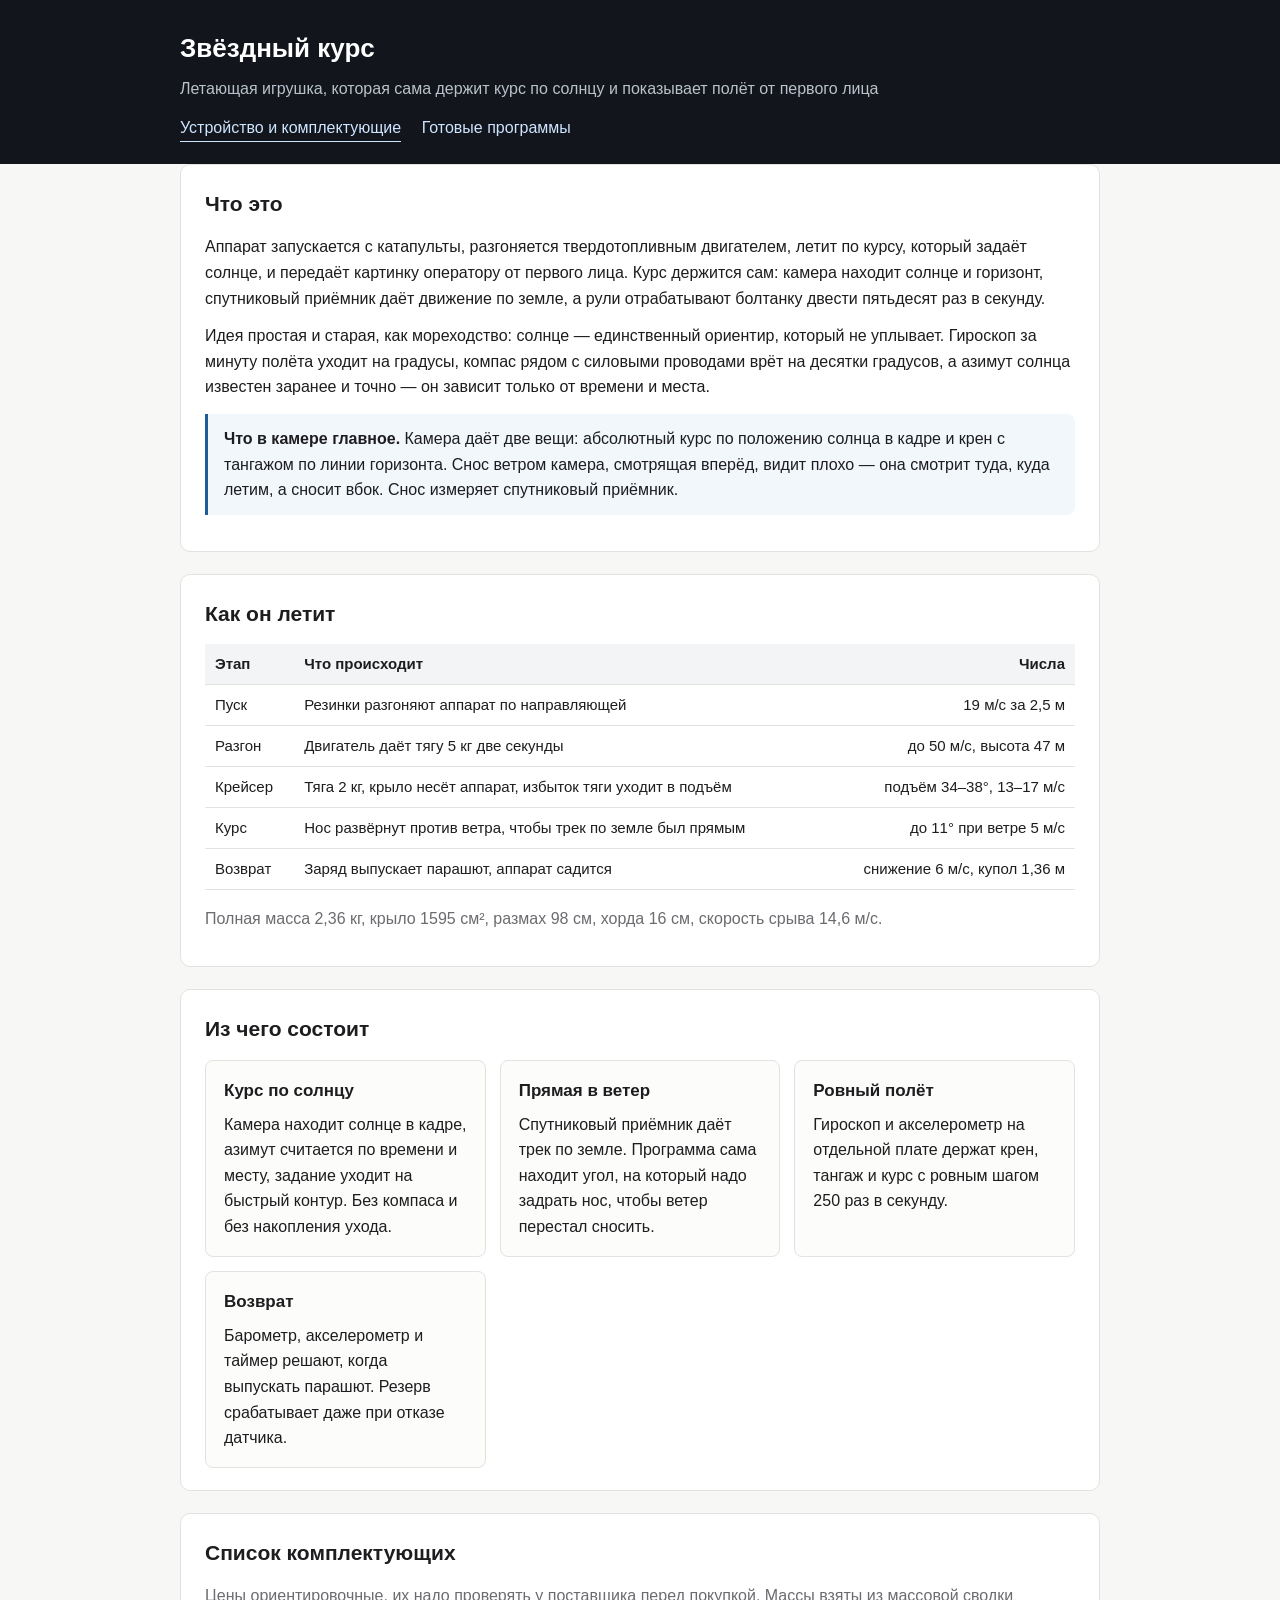
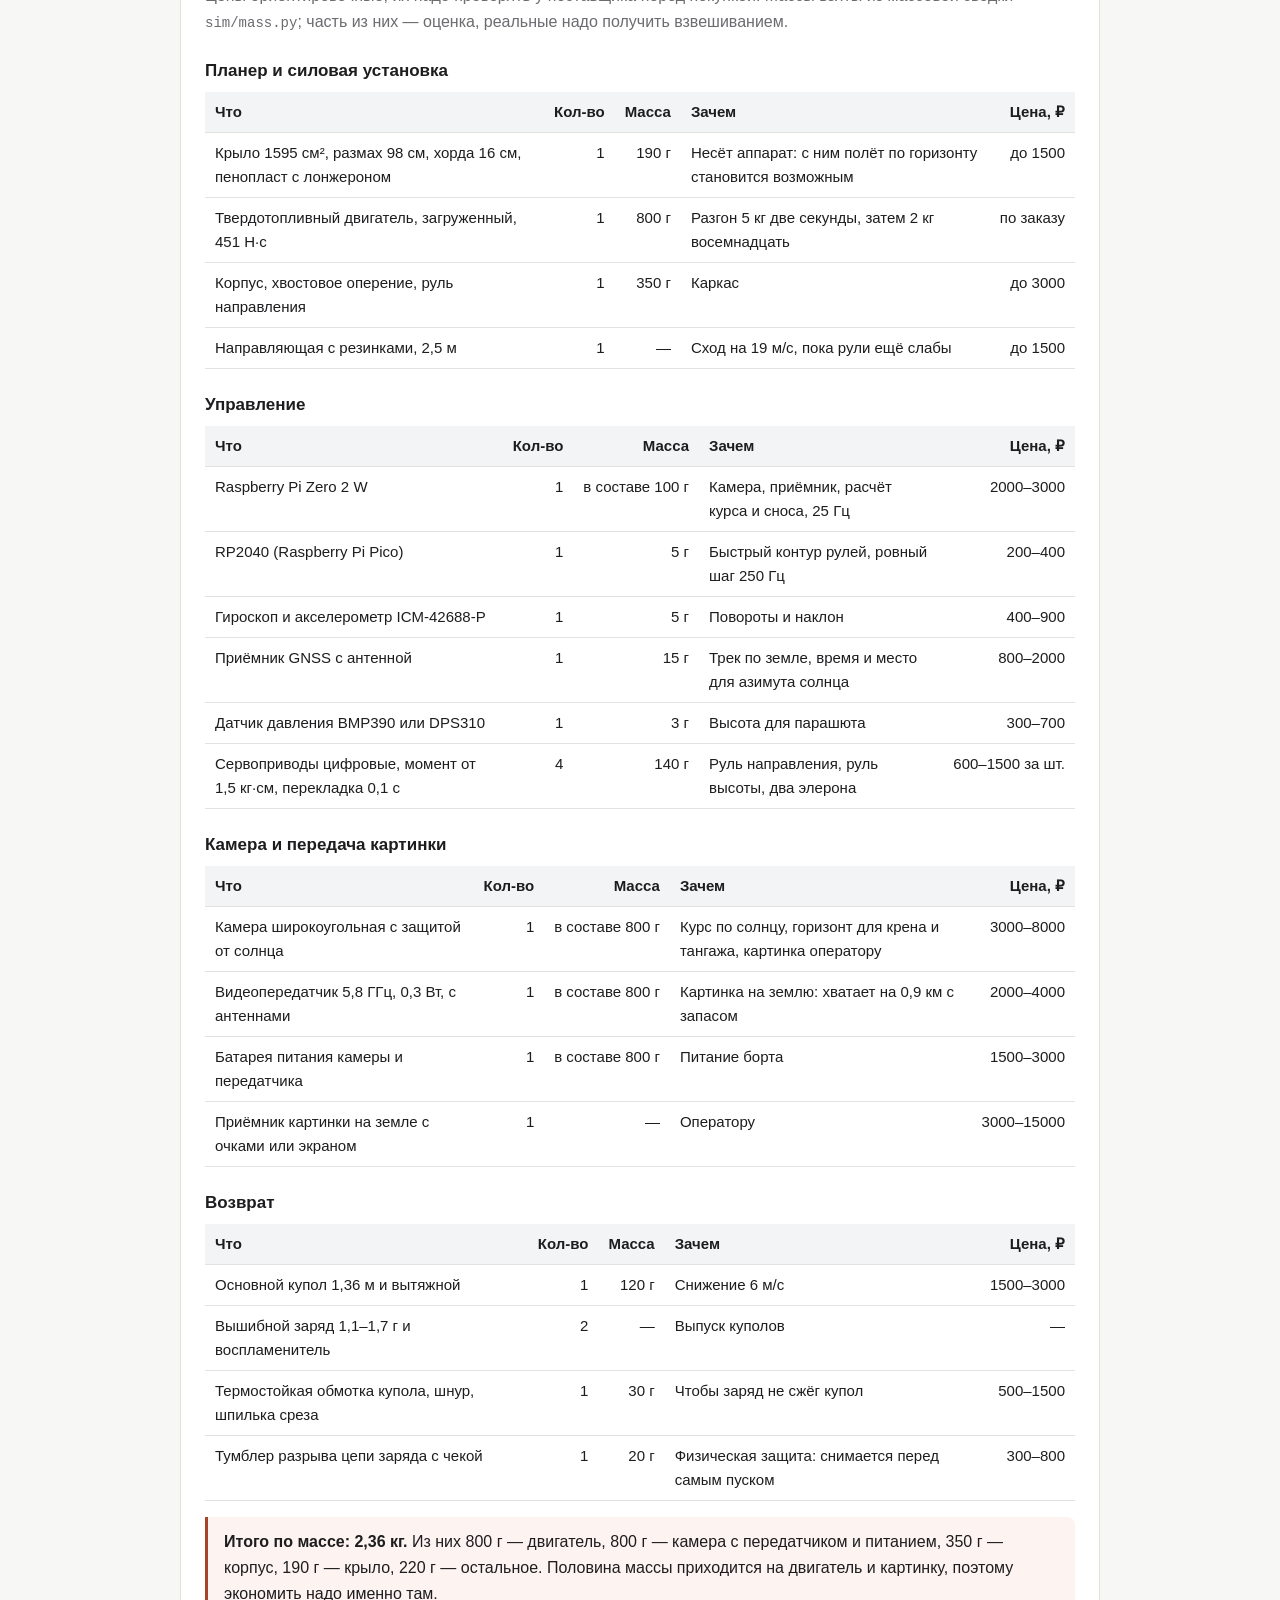
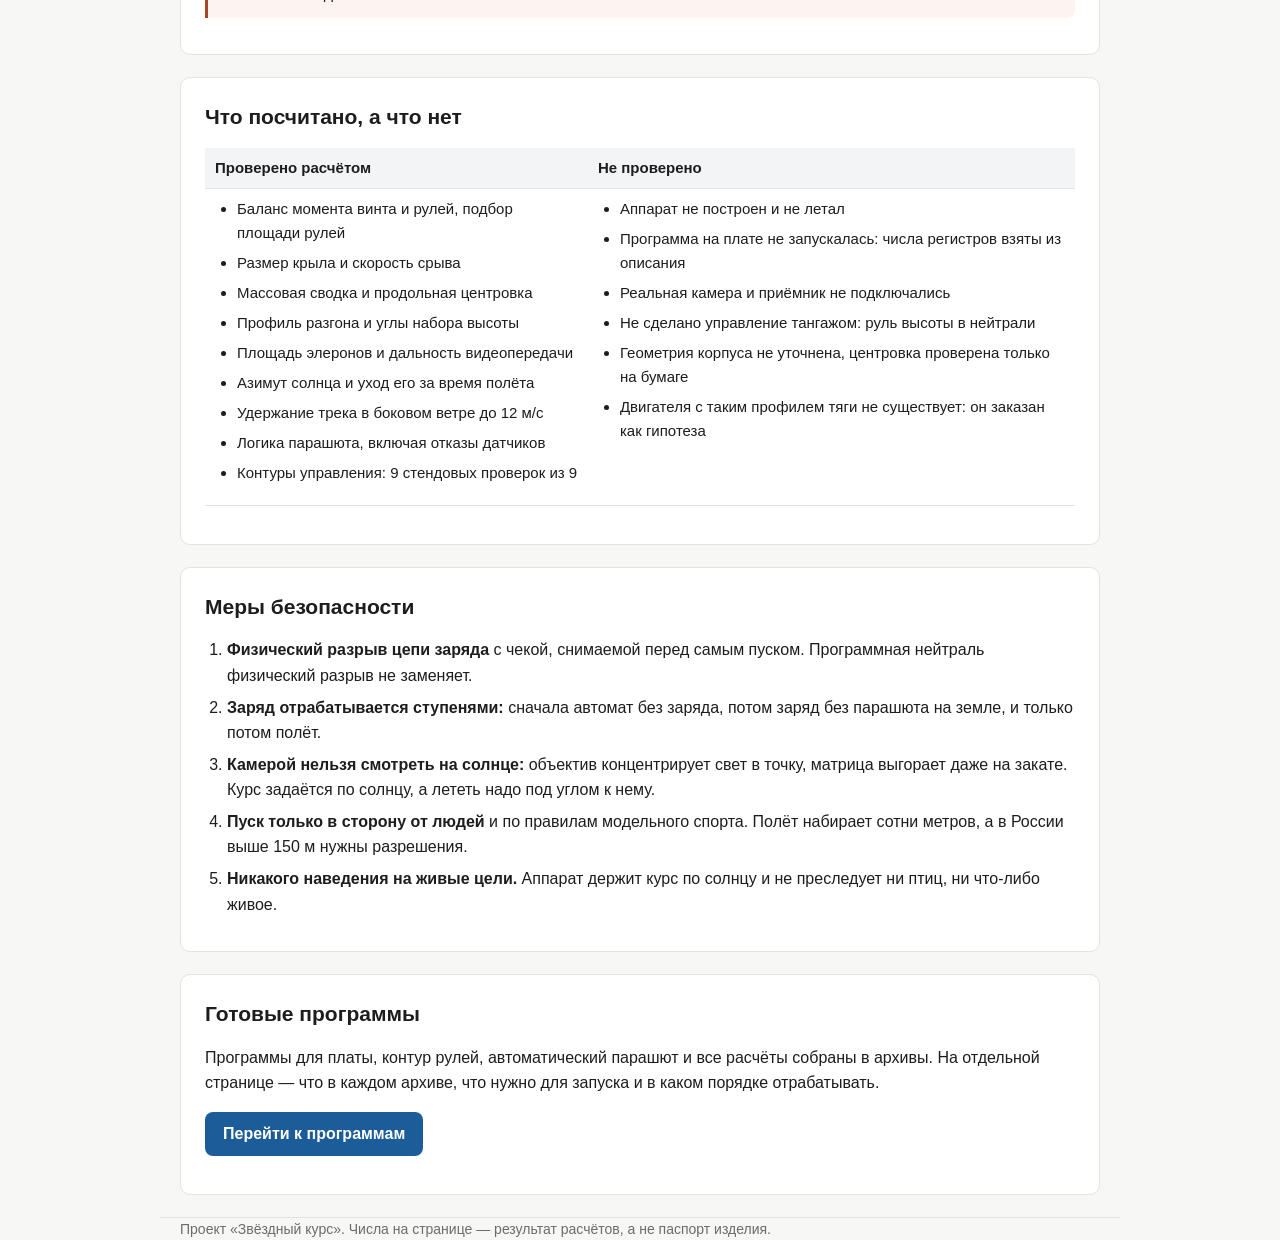
==== docs/index.html @ 31e803a2 "Игрушка «Звёздный курс»: программы для Pi и RP2040, парашют, расчёты, страницы" ====
<!DOCTYPE html>
<html lang="ru">
<head>
<meta charset="utf-8">
<meta name="viewport" content="width=device-width, initial-scale=1">
<title>Звёздный курс — устройство</title>
<link rel="stylesheet" href="style.css">
</head>
<body>

<header>
  <div class="wrap">
    <h1>Звёздный курс</h1>
    <p>Летающая игрушка, которая сама держит курс по солнцу и показывает полёт от первого лица</p>
    <nav>
      <a class="on" href="index.html">Устройство и комплектующие</a>
      <a href="programs.html">Готовые программы</a>
    </nav>
  </div>
</header>

<main class="wrap">

<section>
  <h2>Что это</h2>
  <p>
    Аппарат запускается с катапульты, разгоняется твердотопливным двигателем, летит
    по курсу, который задаёт солнце, и передаёт картинку оператору от первого лица.
    Курс держится сам: камера находит солнце и горизонт, спутниковый приёмник даёт
    движение по земле, а рули отрабатывают болтанку двести пятьдесят раз в секунду.
  </p>
  <p>
    Идея простая и старая, как мореходство: солнце — единственный ориентир, который
    не уплывает. Гироскоп за минуту полёта уходит на градусы, компас рядом с силовыми
    проводами врёт на десятки градусов, а азимут солнца известен заранее и точно —
    он зависит только от времени и места.
  </p>
  <div class="note">
    <strong>Что в камере главное.</strong> Камера даёт две вещи: абсолютный курс
    по положению солнца в кадре и крен с тангажом по линии горизонта. Снос ветром
    камера, смотрящая вперёд, видит плохо — она смотрит туда, куда летим, а сносит
    вбок. Снос измеряет спутниковый приёмник.
  </div>
</section>

<section>
  <h2>Как он летит</h2>
  <table>
    <tr><th>Этап</th><th>Что происходит</th><th class="num">Числа</th></tr>
    <tr>
      <td>Пуск</td>
      <td>Резинки разгоняют аппарат по направляющей</td>
      <td class="num">19 м/с за 2,5 м</td>
    </tr>
    <tr>
      <td>Разгон</td>
      <td>Двигатель даёт тягу 5 кг две секунды</td>
      <td class="num">до 50 м/с, высота 47 м</td>
    </tr>
    <tr>
      <td>Крейсер</td>
      <td>Тяга 2 кг, крыло несёт аппарат, избыток тяги уходит в подъём</td>
      <td class="num">подъём 34–38°, 13–17 м/с</td>
    </tr>
    <tr>
      <td>Курс</td>
      <td>Нос развёрнут против ветра, чтобы трек по земле был прямым</td>
      <td class="num">до 11° при ветре 5 м/с</td>
    </tr>
    <tr>
      <td>Возврат</td>
      <td>Заряд выпускает парашют, аппарат садится</td>
      <td class="num">снижение 6 м/с, купол 1,36 м</td>
    </tr>
  </table>
  <p class="muted">
    Полная масса 2,36 кг, крыло 1595 см², размах 98 см, хорда 16 см,
    скорость срыва 14,6 м/с.
  </p>
</section>

<section>
  <h2>Из чего состоит</h2>
  <div class="cards">
    <div class="card">
      <h3>Курс по солнцу</h3>
      <p>Камера находит солнце в кадре, азимут считается по времени и месту,
      задание уходит на быстрый контур. Без компаса и без накопления ухода.</p>
    </div>
    <div class="card">
      <h3>Прямая в ветер</h3>
      <p>Спутниковый приёмник даёт трек по земле. Программа сама находит угол,
      на который надо задрать нос, чтобы ветер перестал сносить.</p>
    </div>
    <div class="card">
      <h3>Ровный полёт</h3>
      <p>Гироскоп и акселерометр на отдельной плате держат крен, тангаж и курс
      с ровным шагом 250 раз в секунду.</p>
    </div>
    <div class="card">
      <h3>Возврат</h3>
      <p>Барометр, акселерометр и таймер решают, когда выпускать парашют.
      Резерв срабатывает даже при отказе датчика.</p>
    </div>
  </div>
</section>

<section>
  <h2>Список комплектующих</h2>
  <p class="muted">
    Цены ориентировочные, их надо проверять у поставщика перед покупкой.
    Массы взяты из массовой сводки <code>sim/mass.py</code>; часть из них —
    оценка, реальные надо получить взвешиванием.
  </p>

  <h3>Планер и силовая установка</h3>
  <table>
    <tr><th>Что</th><th class="num">Кол-во</th><th class="num">Масса</th><th>Зачем</th><th class="num">Цена, ₽</th></tr>
    <tr><td>Крыло 1595 см², размах 98 см, хорда 16 см, пенопласт с лонжероном</td><td class="num">1</td><td class="num">190 г</td><td>Несёт аппарат: с ним полёт по горизонту становится возможным</td><td class="num">до 1500</td></tr>
    <tr><td>Твердотопливный двигатель, загруженный, 451 Н·с</td><td class="num">1</td><td class="num">800 г</td><td>Разгон 5 кг две секунды, затем 2 кг восемнадцать</td><td class="num">по заказу</td></tr>
    <tr><td>Корпус, хвостовое оперение, руль направления</td><td class="num">1</td><td class="num">350 г</td><td>Каркас</td><td class="num">до 3000</td></tr>
    <tr><td>Направляющая с резинками, 2,5 м</td><td class="num">1</td><td class="num">—</td><td>Сход на 19 м/с, пока рули ещё слабы</td><td class="num">до 1500</td></tr>
  </table>

  <h3>Управление</h3>
  <table>
    <tr><th>Что</th><th class="num">Кол-во</th><th class="num">Масса</th><th>Зачем</th><th class="num">Цена, ₽</th></tr>
    <tr><td>Raspberry Pi Zero 2 W</td><td class="num">1</td><td class="num">в составе 100 г</td><td>Камера, приёмник, расчёт курса и сноса, 25 Гц</td><td class="num">2000–3000</td></tr>
    <tr><td>RP2040 (Raspberry Pi Pico)</td><td class="num">1</td><td class="num">5 г</td><td>Быстрый контур рулей, ровный шаг 250 Гц</td><td class="num">200–400</td></tr>
    <tr><td>Гироскоп и акселерометр ICM-42688-P</td><td class="num">1</td><td class="num">5 г</td><td>Повороты и наклон</td><td class="num">400–900</td></tr>
    <tr><td>Приёмник GNSS с антенной</td><td class="num">1</td><td class="num">15 г</td><td>Трек по земле, время и место для азимута солнца</td><td class="num">800–2000</td></tr>
    <tr><td>Датчик давления BMP390 или DPS310</td><td class="num">1</td><td class="num">3 г</td><td>Высота для парашюта</td><td class="num">300–700</td></tr>
    <tr><td>Сервоприводы цифровые, момент от 1,5 кг·см, перекладка 0,1 с</td><td class="num">4</td><td class="num">140 г</td><td>Руль направления, руль высоты, два элерона</td><td class="num">600–1500 за шт.</td></tr>
  </table>

  <h3>Камера и передача картинки</h3>
  <table>
    <tr><th>Что</th><th class="num">Кол-во</th><th class="num">Масса</th><th>Зачем</th><th class="num">Цена, ₽</th></tr>
    <tr><td>Камера широкоугольная с защитой от солнца</td><td class="num">1</td><td class="num">в составе 800 г</td><td>Курс по солнцу, горизонт для крена и тангажа, картинка оператору</td><td class="num">3000–8000</td></tr>
    <tr><td>Видеопередатчик 5,8 ГГц, 0,3 Вт, с антеннами</td><td class="num">1</td><td class="num">в составе 800 г</td><td>Картинка на землю: хватает на 0,9 км с запасом</td><td class="num">2000–4000</td></tr>
    <tr><td>Батарея питания камеры и передатчика</td><td class="num">1</td><td class="num">в составе 800 г</td><td>Питание борта</td><td class="num">1500–3000</td></tr>
    <tr><td>Приёмник картинки на земле с очками или экраном</td><td class="num">1</td><td class="num">—</td><td>Оператору</td><td class="num">3000–15000</td></tr>
  </table>

  <h3>Возврат</h3>
  <table>
    <tr><th>Что</th><th class="num">Кол-во</th><th class="num">Масса</th><th>Зачем</th><th class="num">Цена, ₽</th></tr>
    <tr><td>Основной купол 1,36 м и вытяжной</td><td class="num">1</td><td class="num">120 г</td><td>Снижение 6 м/с</td><td class="num">1500–3000</td></tr>
    <tr><td>Вышибной заряд 1,1–1,7 г и воспламенитель</td><td class="num">2</td><td class="num">—</td><td>Выпуск куполов</td><td class="num">—</td></tr>
    <tr><td>Термостойкая обмотка купола, шнур, шпилька среза</td><td class="num">1</td><td class="num">30 г</td><td>Чтобы заряд не сжёг купол</td><td class="num">500–1500</td></tr>
    <tr><td>Тумблер разрыва цепи заряда с чекой</td><td class="num">1</td><td class="num">20 г</td><td>Физическая защита: снимается перед самым пуском</td><td class="num">300–800</td></tr>
  </table>

  <div class="warn">
    <strong>Итого по массе: 2,36 кг.</strong> Из них 800 г — двигатель, 800 г —
    камера с передатчиком и питанием, 350 г — корпус, 190 г — крыло, 220 г —
    остальное. Половина массы приходится на двигатель и картинку, поэтому
    экономить надо именно там.
  </div>
</section>

<section>
  <h2>Что посчитано, а что нет</h2>
  <table>
    <tr><th>Проверено расчётом</th><th>Не проверено</th></tr>
    <tr>
      <td>
        <ul>
          <li>Баланс момента винта и рулей, подбор площади рулей</li>
          <li>Размер крыла и скорость срыва</li>
          <li>Массовая сводка и продольная центровка</li>
          <li>Профиль разгона и углы набора высоты</li>
          <li>Площадь элеронов и дальность видеопередачи</li>
          <li>Азимут солнца и уход его за время полёта</li>
          <li>Удержание трека в боковом ветре до 12 м/с</li>
          <li>Логика парашюта, включая отказы датчиков</li>
          <li>Контуры управления: 9 стендовых проверок из 9</li>
        </ul>
      </td>
      <td>
        <ul>
          <li>Аппарат не построен и не летал</li>
          <li>Программа на плате не запускалась: числа регистров взяты из описания</li>
          <li>Реальная камера и приёмник не подключались</li>
          <li>Не сделано управление тангажом: руль высоты в нейтрали</li>
          <li>Геометрия корпуса не уточнена, центровка проверена только на бумаге</li>
          <li>Двигателя с таким профилем тяги не существует: он заказан как гипотеза</li>
        </ul>
      </td>
    </tr>
  </table>
</section>

<section>
  <h2>Меры безопасности</h2>
  <ol>
    <li><strong>Физический разрыв цепи заряда</strong> с чекой, снимаемой перед самым
      пуском. Программная нейтраль физический разрыв не заменяет.</li>
    <li><strong>Заряд отрабатывается ступенями:</strong> сначала автомат без заряда,
      потом заряд без парашюта на земле, и только потом полёт.</li>
    <li><strong>Камерой нельзя смотреть на солнце:</strong> объектив концентрирует свет
      в точку, матрица выгорает даже на закате. Курс задаётся по солнцу, а лететь надо
      под углом к нему.</li>
    <li><strong>Пуск только в сторону от людей</strong> и по правилам модельного спорта.
      Полёт набирает сотни метров, а в России выше 150 м нужны разрешения.</li>
    <li><strong>Никакого наведения на живые цели.</strong> Аппарат держит курс по солнцу
      и не преследует ни птиц, ни что-либо живое.</li>
  </ol>
</section>

<section>
  <h2>Готовые программы</h2>
  <p>
    Программы для платы, контур рулей, автоматический парашют и все расчёты
    собраны в архивы. На отдельной странице — что в каждом архиве, что нужно
    для запуска и в каком порядке отрабатывать.
  </p>
  <p><a class="download" href="programs.html">Перейти к программам</a></p>
</section>

</main>

<footer class="wrap">
  Проект «Звёздный курс». Числа на странице — результат расчётов, а не паспорт изделия.
</footer>

</body>
</html>
---- docs/style.css ----
/* Общие стили страниц проекта «Звёздный курс» */

:root {
  --bg: #f7f7f5;
  --card: #ffffff;
  --ink: #1d1d1f;
  --muted: #6b6b70;
  --line: #e2e2df;
  --accent: #1c5d99;
  --warn: #a8442a;
  --ok: #2f7d4f;
}

* { box-sizing: border-box; }

body {
  margin: 0;
  background: var(--bg);
  color: var(--ink);
  font: 16px/1.6 -apple-system, "Segoe UI", Roboto, "Helvetica Neue", sans-serif;
}

header {
  background: #12161c;
  color: #fff;
  padding: 28px 0 22px;
}

.wrap {
  max-width: 960px;
  margin: 0 auto;
  padding: 0 20px;
}

header h1 { margin: 0 0 6px; font-size: 26px; }
header p { margin: 0; color: #b9c2cc; }
header a { color: #9ecbff; }

nav { margin-top: 14px; }
nav a {
  display: inline-block;
  margin-right: 16px;
  color: #cfe4ff;
  text-decoration: none;
  border-bottom: 1px solid transparent;
}
nav a:hover, nav a.on { border-bottom-color: #cfe4ff; }

main { padding: 28px 0 60px; }

section {
  background: var(--card);
  border: 1px solid var(--line);
  border-radius: 10px;
  padding: 22px 24px;
  margin-bottom: 22px;
}

h2 { margin: 0 0 14px; font-size: 21px; }
h3 { margin: 22px 0 8px; font-size: 17px; }
h3:first-child { margin-top: 0; }

p { margin: 0 0 12px; }
ul, ol { margin: 0 0 12px; padding-left: 22px; }
li { margin-bottom: 6px; }

table {
  width: 100%;
  border-collapse: collapse;
  margin: 8px 0 16px;
  font-size: 15px;
}
th, td {
  text-align: left;
  padding: 8px 10px;
  border-bottom: 1px solid var(--line);
  vertical-align: top;
}
th { background: #f2f4f6; font-weight: 600; }
td.num, th.num { text-align: right; white-space: nowrap; }

.note {
  border-left: 3px solid var(--accent);
  background: #f2f7fc;
  padding: 12px 16px;
  margin: 14px 0;
  border-radius: 0 8px 8px 0;
}
.warn {
  border-left: 3px solid var(--warn);
  background: #fdf3f0;
  padding: 12px 16px;
  margin: 14px 0;
  border-radius: 0 8px 8px 0;
}
.ok { color: var(--ok); font-weight: 600; }
.bad { color: var(--warn); font-weight: 600; }
.muted { color: var(--muted); }

.cards {
  display: grid;
  grid-template-columns: repeat(auto-fit, minmax(250px, 1fr));
  gap: 14px;
}
.card {
  border: 1px solid var(--line);
  border-radius: 8px;
  padding: 16px 18px;
  background: #fcfcfb;
}
.card h3 { margin-top: 0; }
.card p:last-child { margin-bottom: 0; }

.file {
  display: flex;
  justify-content: space-between;
  align-items: baseline;
  gap: 12px;
  border-bottom: 1px solid var(--line);
  padding: 8px 0;
}
.file:last-child { border-bottom: none; }
.file code { background: #f2f4f6; padding: 1px 6px; border-radius: 4px; }

.download {
  display: inline-block;
  background: var(--accent);
  color: #fff;
  text-decoration: none;
  padding: 9px 18px;
  border-radius: 8px;
  font-weight: 600;
  margin: 4px 8px 4px 0;
}
.download:hover { background: #164a7a; }
.download.alt { background: #40566b; }

footer {
  border-top: 1px solid var(--line);
  padding: 18px 0 40px;
  color: var(--muted);
  font-size: 14px;
}

code, pre { font-family: "Cascadia Mono", Consolas, monospace; font-size: 14px; }
pre {
  background: #f2f4f6;
  border: 1px solid var(--line);
  border-radius: 8px;
  padding: 12px 14px;
  overflow-x: auto;
}
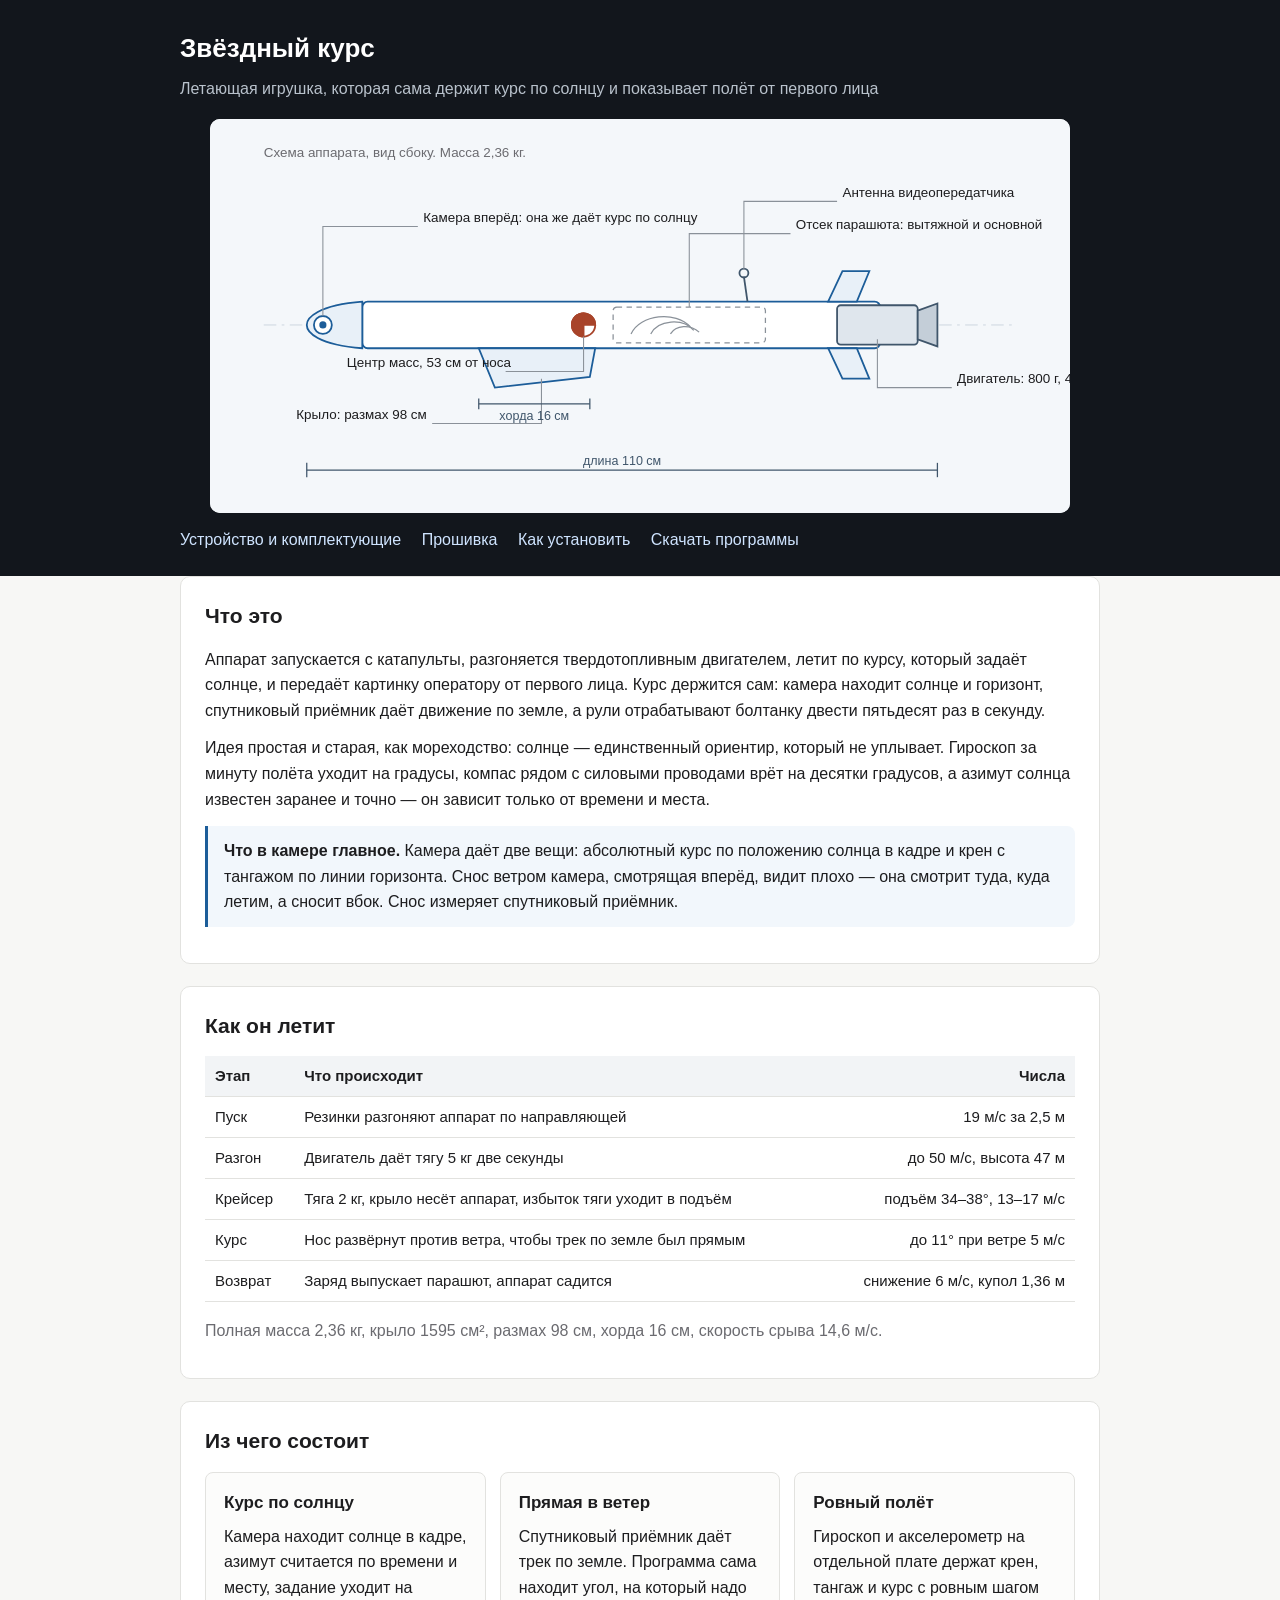
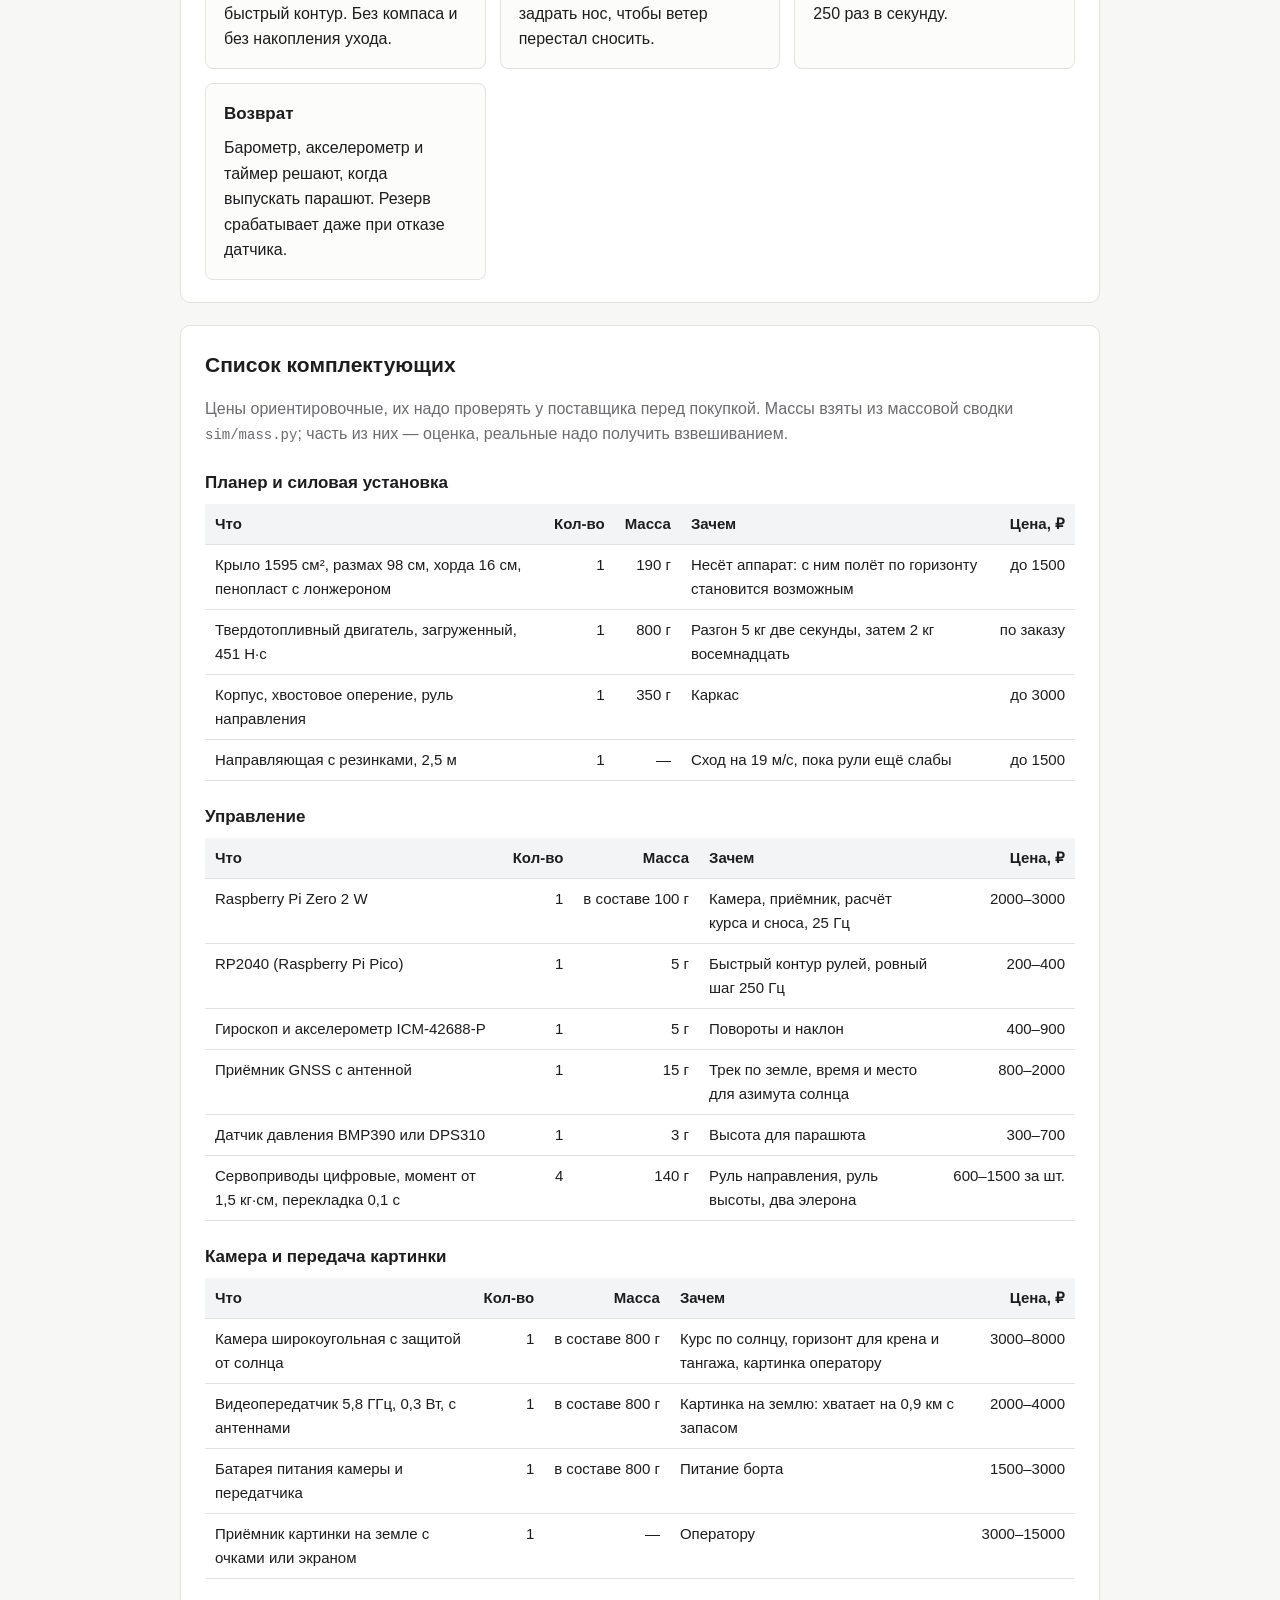
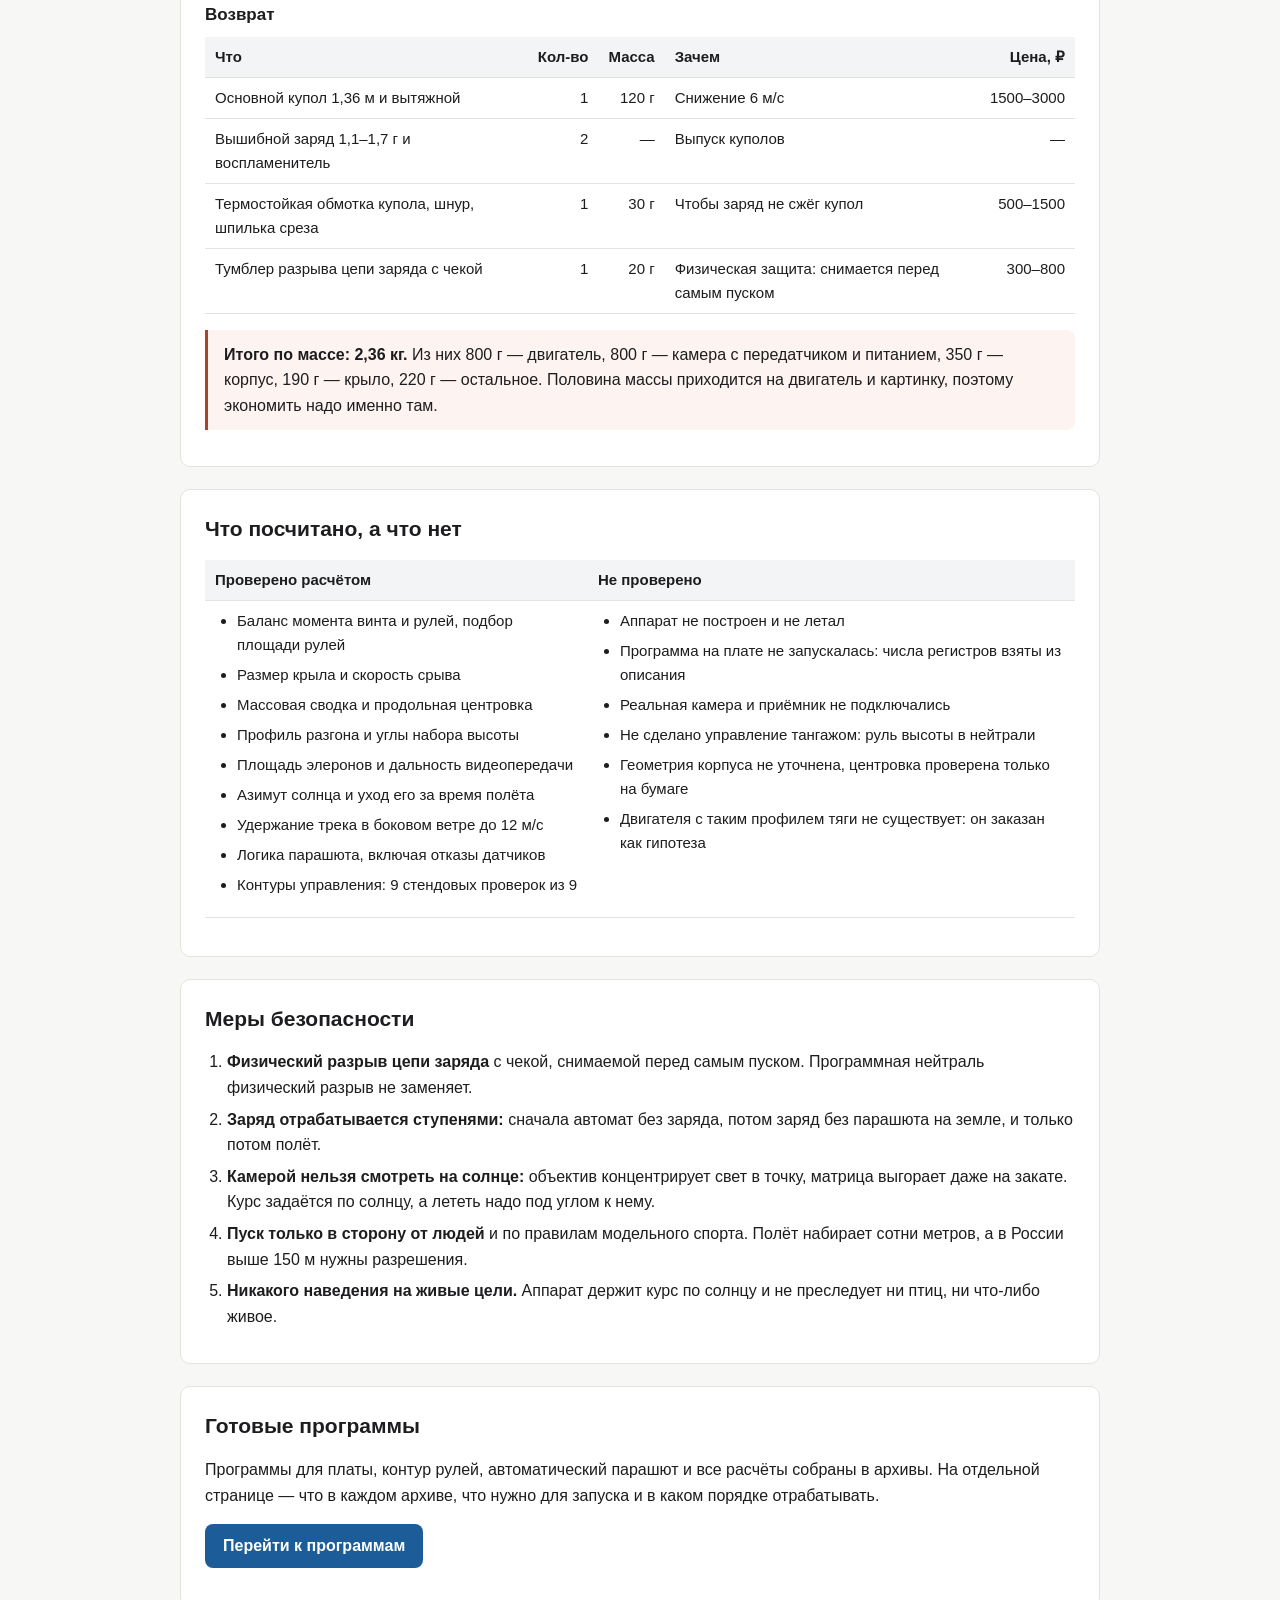
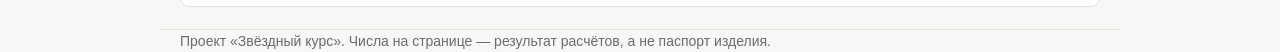
==== commit 219d0b45: "Прошивка, система запуска, парашют, спасение от встречи, страницы и схема аппарата" ====
--- a/docs/index.html
+++ b/docs/index.html
@@ -12,9 +12,12 @@
   <div class="wrap">
     <h1>Звёздный курс</h1>
     <p>Летающая игрушка, которая сама держит курс по солнцу и показывает полёт от первого лица</p>
-    <nav>
-      <a class="on" href="index.html">Устройство и комплектующие</a>
-      <a href="programs.html">Готовые программы</a>
+        <img class="hero" src="img/rocket.svg" alt="Схема аппарата: камера в носу, крыло, отсек парашюта, V-образные рули, двигатель">
+<nav>
+      <a href="index.html">Устройство и комплектующие</a>
+      <a href="firmware.html">Прошивка</a>
+      <a href="install.html">Как установить</a>
+      <a href="programs.html">Скачать программы</a>
     </nav>
   </div>
 </header>
--- a/docs/style.css
+++ b/docs/style.css
@@ -150,3 +150,14 @@
   padding: 12px 14px;
   overflow-x: auto;
 }
+
+/* Схема аппарата в шапке главной страницы */
+.hero {
+  display: block;
+  width: 100%;
+  max-width: 860px;
+  height: auto;
+  margin: 18px auto 6px;
+  background: #f4f7fa;
+  border-radius: 10px;
+}
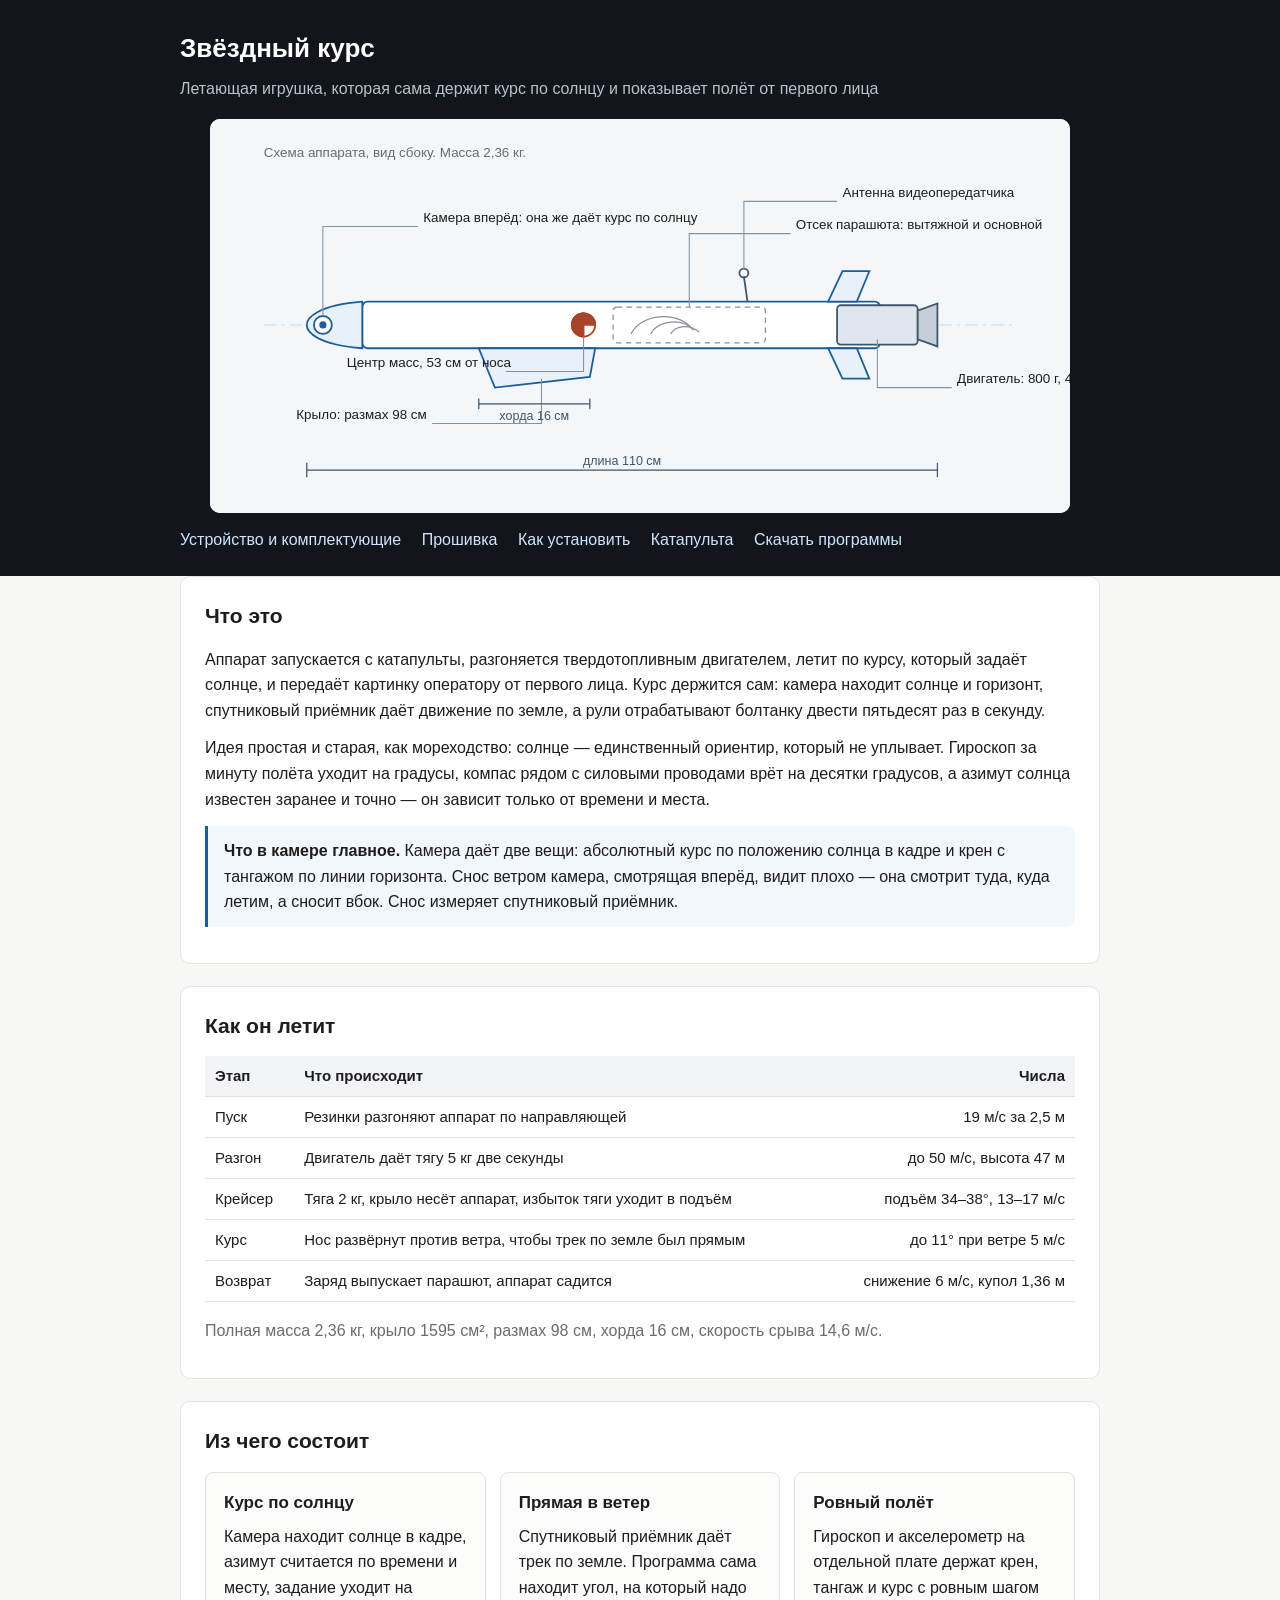
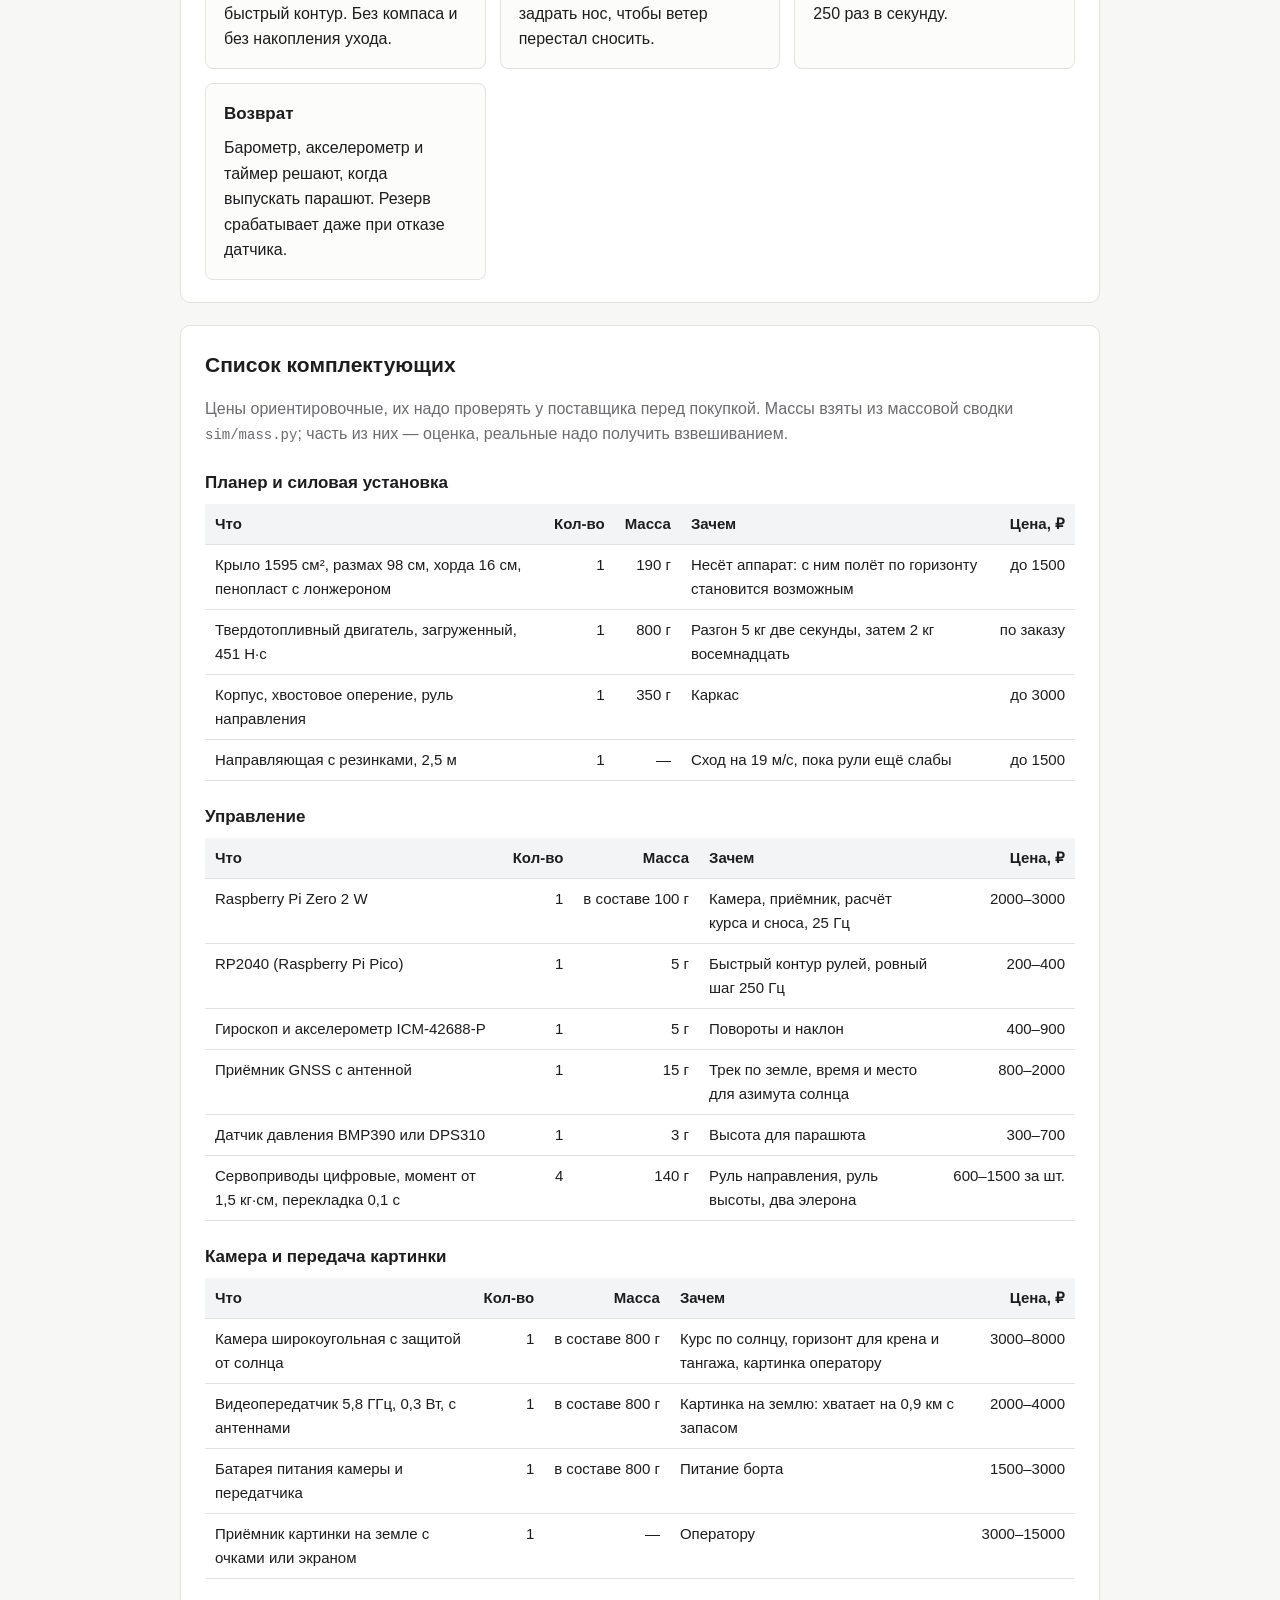
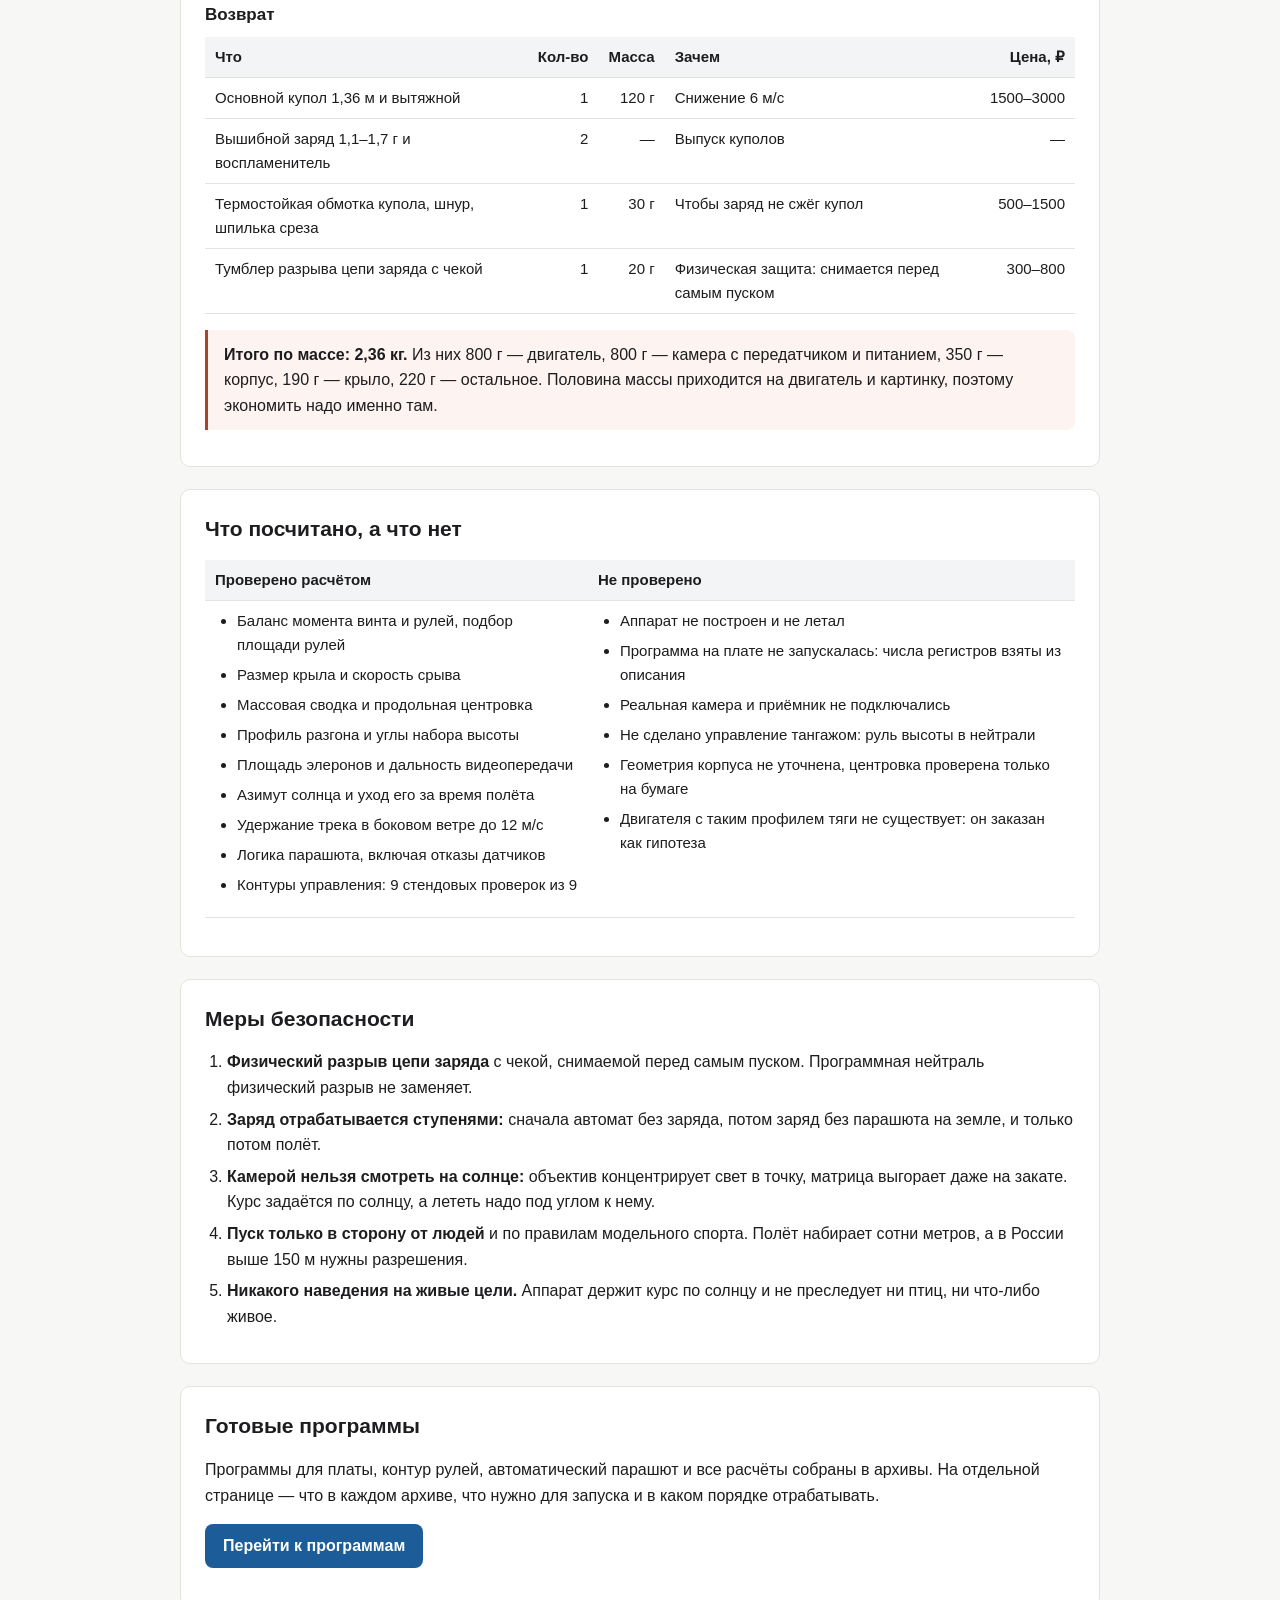
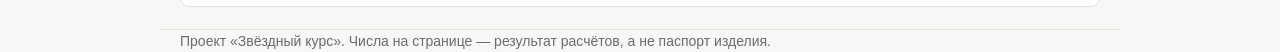
==== commit 0773e2c0: "Сайт: отдельная страница катапульты и пункт меню «Катапульта»" ====
--- a/docs/index.html
+++ b/docs/index.html
@@ -17,6 +17,7 @@
       <a href="index.html">Устройство и комплектующие</a>
       <a href="firmware.html">Прошивка</a>
       <a href="install.html">Как установить</a>
+      <a href="catapult.html">Катапульта</a>
       <a href="programs.html">Скачать программы</a>
     </nav>
   </div>
